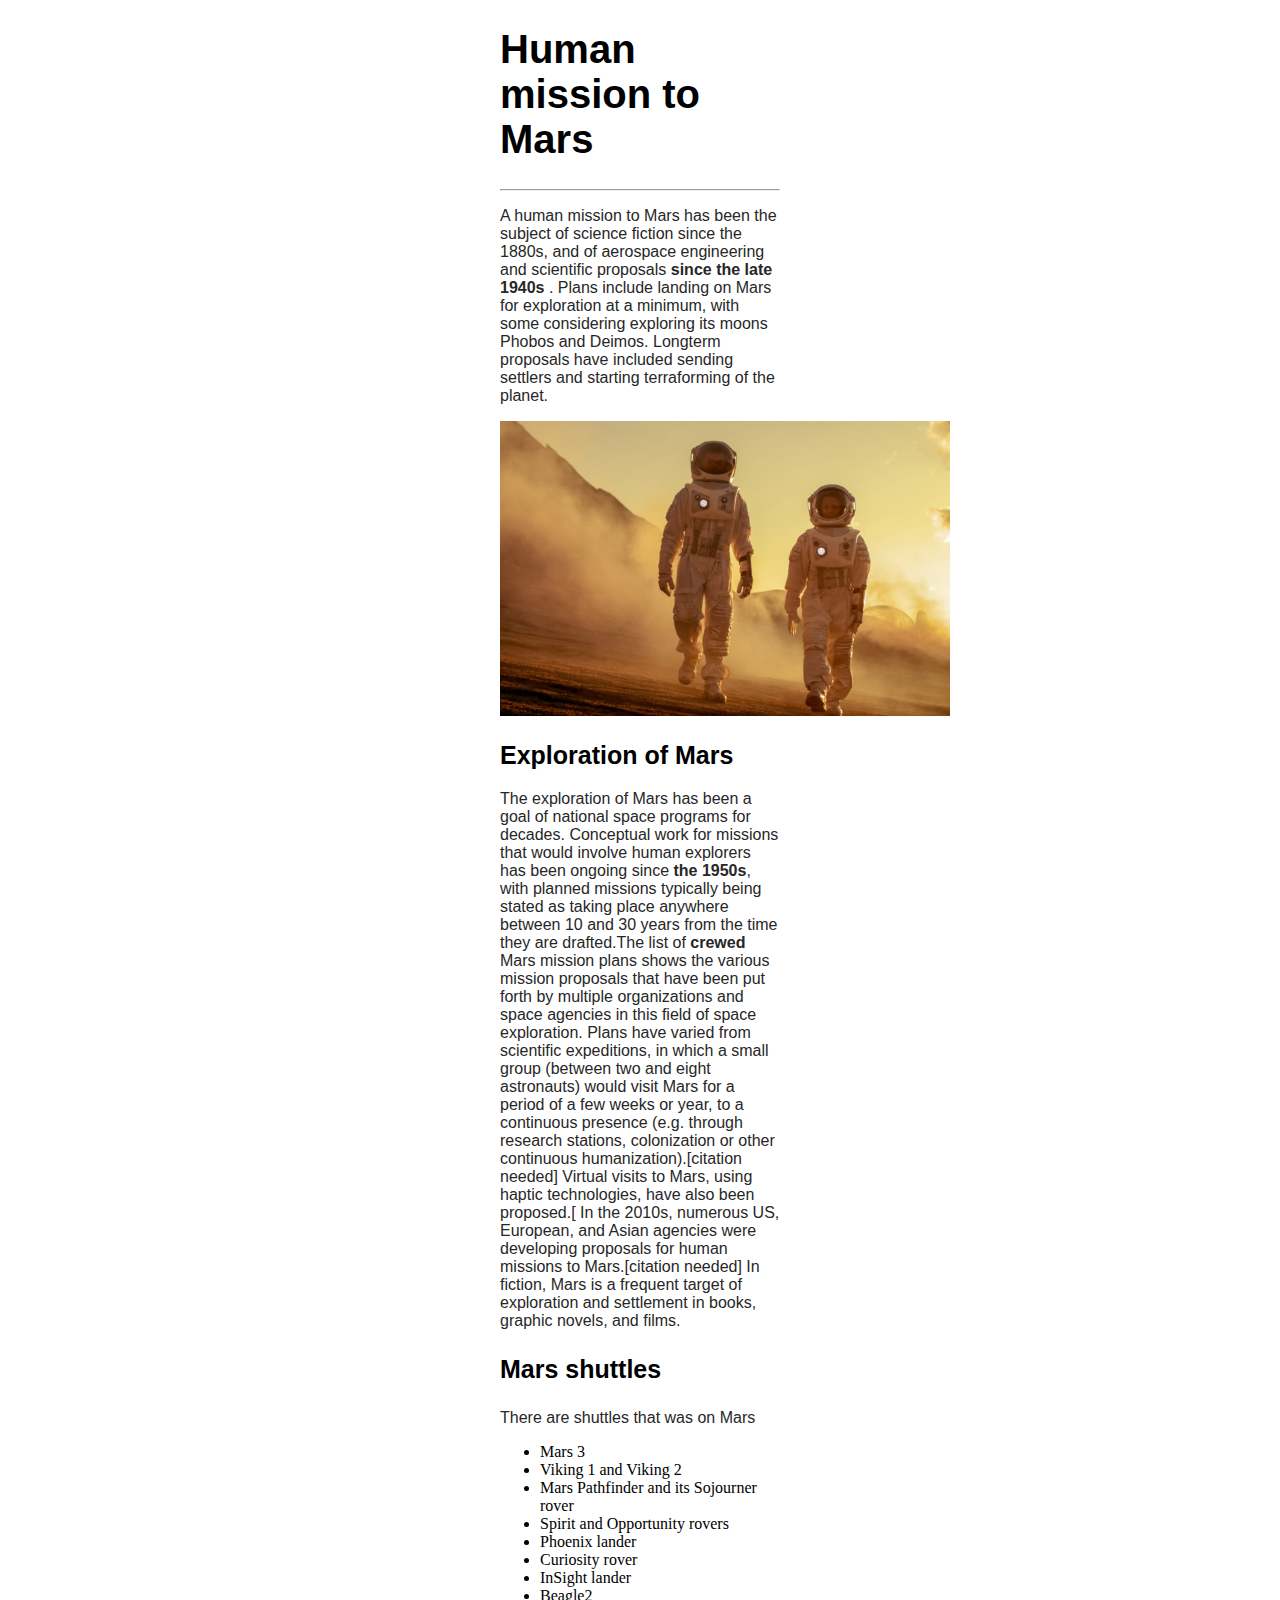
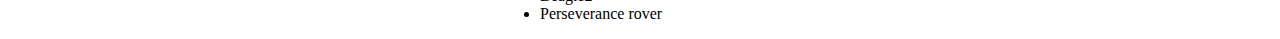
==== index.html @ 08e4898b "add information from my second homework" ====
<!DOCTYPE html>
<html lang="en">
<head>
    <meta charset="UTF-8">
    <meta http-equiv="X-UA-Compatible" content="IE=edge">
    <meta name="viewport" content="width=device-width, initial-scale=1.0">
    <link rel="stylesheet" href="style.css">
    <title>Human mission to Mars</title>
</head>

<body>
    <header>
        <h1>Human mission to Mars</h1>
        <hr>
    </header>

    <article>
    <section>
        <p> 
        A human mission to Mars has been the subject of science fiction since the 1880s, and of aerospace engineering and scientific proposals <b> since the late 1940s </b> . Plans include landing on Mars for exploration at a minimum, with some considering exploring its moons Phobos and Deimos. Longterm proposals have included sending settlers and starting terraforming of the planet.
        </p>
        <img class="picture" src="Picture of Mars.jpg" alt="picture of Mars" />
    </section>

    <section>
        <h2>Exploration of Mars</h2>
        <p>
    The exploration of Mars has been a goal of national space programs for decades. Conceptual work for missions that would involve human explorers has been ongoing since <b>the 1950s</b>, with planned missions typically being stated as taking place anywhere between 10 and 30 years from the time they are drafted.The list of <b>crewed</b> Mars mission plans shows the various mission proposals that have been put forth by multiple organizations and space agencies in this field of space exploration. Plans have varied from scientific expeditions, in which a small group (between two and eight astronauts) would visit Mars for a period of a few weeks or year, to a continuous presence (e.g. through research stations, colonization or other continuous humanization).[citation needed] Virtual visits to Mars, using haptic technologies, have also been proposed.[
In the 2010s, numerous US, European, and Asian agencies were developing proposals for human missions to Mars.[citation needed] In fiction, Mars is a frequent target of exploration and settlement in books, graphic novels, and films.
        </p>
    </section>

    <section>
         <h3>Mars shuttles</h3>
         <p>There are shuttles that was on Mars</p>
         <ul>
           <li>Mars 3</li>
           <li>Viking 1 and Viking 2</li>
           <li>Mars Pathfinder and its Sojourner rover</li>
           <li>Spirit and Opportunity rovers</li>
           <li>Phoenix lander</li>
           <li>Curiosity rover</li>
           <li>InSight lander</li>
           <li>Beagle2</li>
           <li>Perseverance rover</li>
         </ul>
    </section>

    </article>
</body>
</html>
---- style.css ----
body {
    margin-left: 500px;
    margin-right: 500px;
}

h1 {
    font-family: 'Franklin Gothic Medium', 'Arial Narrow', Arial, sans-serif;
    font-size: 40px;
}


h2 {
    font-family: 'Franklin Gothic Medium', 'Arial Narrow', Arial, sans-serif;
    font-size: 25px;
}

h3 {
    font-family: 'Franklin Gothic Medium', 'Arial Narrow', Arial, sans-serif;
    font-size: 25px;
}

p {
    font-family: 'Trebuchet MS', 'Lucida Sans Unicode', 'Lucida Grande', 'Lucida Sans', Arial, sans-serif;
    color: rgb(39, 39, 39); 
}

.picture {
    width: 450px;
}
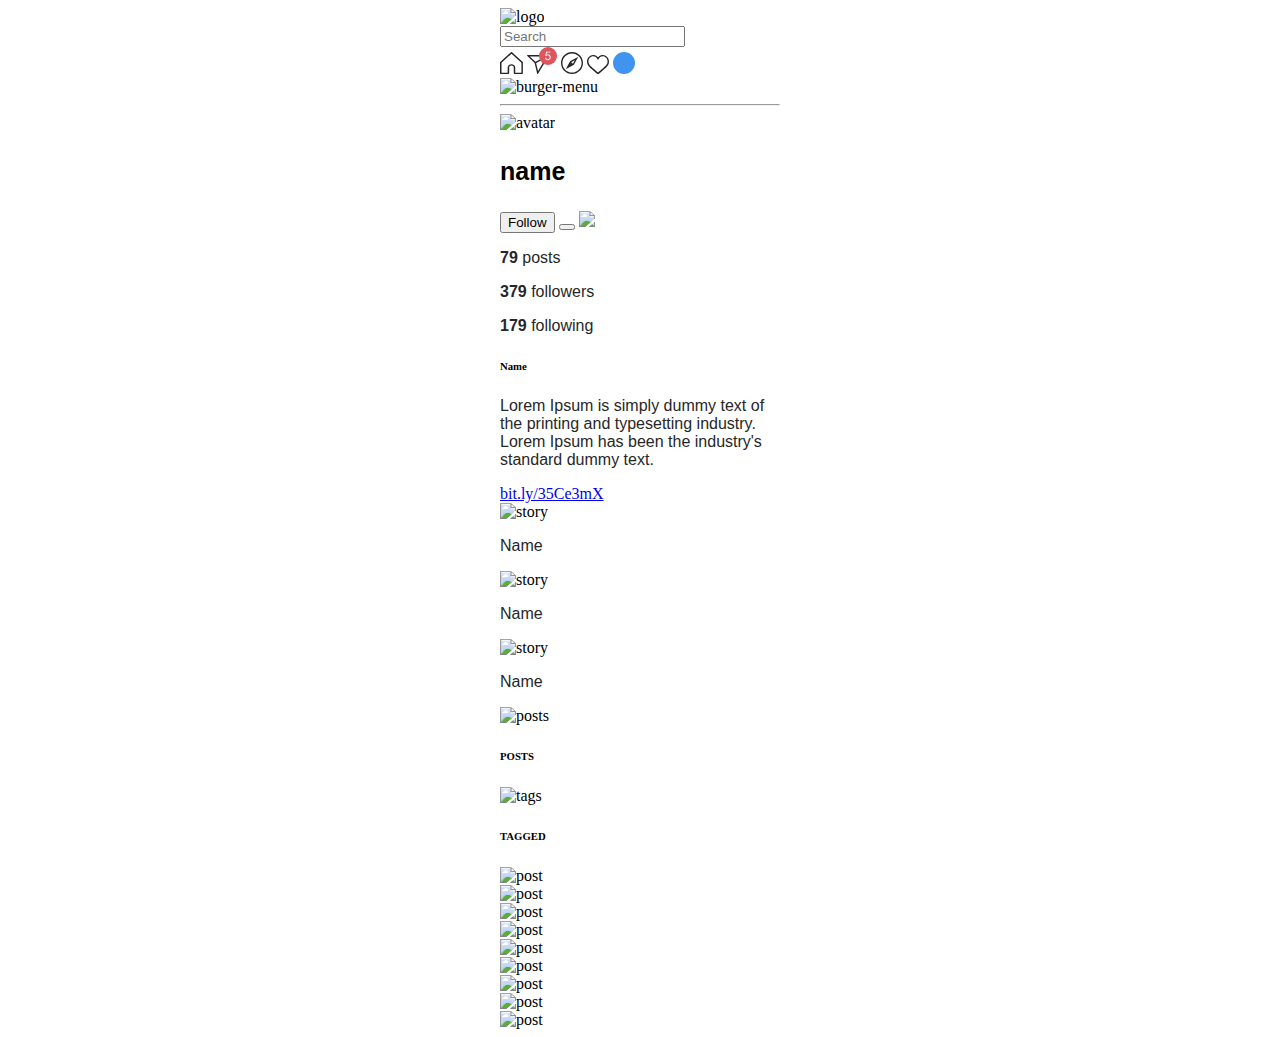
==== commit 3c2b83c1: "add icon" ====
--- a/index.html
+++ b/index.html
@@ -5,47 +5,170 @@
     <meta http-equiv="X-UA-Compatible" content="IE=edge">
     <meta name="viewport" content="width=device-width, initial-scale=1.0">
     <link rel="stylesheet" href="style.css">
-    <title>Human mission to Mars</title>
+    <title>HW11</title>
+    <!-- CSS only -->
+<link href="https://cdn.jsdelivr.net/npm/bootstrap@5.2.0-beta1/dist/css/bootstrap.min.css" rel="stylesheet" integrity="sha384-0evHe/X+R7YkIZDRvuzKMRqM+OrBnVFBL6DOitfPri4tjfHxaWutUpFmBp4vmVor" crossorigin="anonymous">
 </head>
+<body>
+    
+<header class="header">
+    <div class="navbar navbar-white bg-white">
+        <div class="container d-flex justify-content-between">
 
-<body>
-    <header>
-        <h1>Human mission to Mars</h1>
-        <hr>
-    </header>
+<div class="logo">
+    <img class="logo" src="./Icons/logo.png" alt="logo">
+</div>
 
-    <article>
-    <section>
-        <p> 
-        A human mission to Mars has been the subject of science fiction since the 1880s, and of aerospace engineering and scientific proposals <b> since the late 1940s </b> . Plans include landing on Mars for exploration at a minimum, with some considering exploring its moons Phobos and Deimos. Longterm proposals have included sending settlers and starting terraforming of the planet.
-        </p>
-        <img class="picture" src="Picture of Mars.jpg" alt="picture of Mars" />
-    </section>
+<div class="search">
+    <form class="d-flex" role="search">
+        <input class="form-control me-2" type="search" placeholder="Search" aria-label="Search">
+      </form>
+</div>
 
-    <section>
-        <h2>Exploration of Mars</h2>
-        <p>
-    The exploration of Mars has been a goal of national space programs for decades. Conceptual work for missions that would involve human explorers has been ongoing since <b>the 1950s</b>, with planned missions typically being stated as taking place anywhere between 10 and 30 years from the time they are drafted.The list of <b>crewed</b> Mars mission plans shows the various mission proposals that have been put forth by multiple organizations and space agencies in this field of space exploration. Plans have varied from scientific expeditions, in which a small group (between two and eight astronauts) would visit Mars for a period of a few weeks or year, to a continuous presence (e.g. through research stations, colonization or other continuous humanization).[citation needed] Virtual visits to Mars, using haptic technologies, have also been proposed.[
-In the 2010s, numerous US, European, and Asian agencies were developing proposals for human missions to Mars.[citation needed] In fiction, Mars is a frequent target of exploration and settlement in books, graphic novels, and films.
-        </p>
-    </section>
+<div class="icons">
+    <svg xmlns="http://www.w3.org/2000/svg" width="23" height="22" viewBox="0 0 23 22" fill="none">
+        <path d="M22.1768 22H14.5175C14.1171 22 13.7666 21.6795 13.7666 21.3132V15.6816C13.7666 14.4912 12.7654 13.5754 11.4638 13.5754C10.1623 13.5754 9.16106 14.4912 9.16106 15.6816V21.3132C9.16106 21.6795 8.81064 22 8.41016 22H0.750907C0.350423 22 0 21.6795 0 21.3132V10.5536C0 10.3704 0.100121 10.1873 0.200242 10.0499L10.9632 0.206035C11.2636 -0.0686785 11.7141 -0.0686785 12.0145 0.206035L22.7775 10.0499C22.9778 10.2331 23.0779 10.5536 22.9277 10.7825C22.9277 10.8283 22.8776 10.8283 22.8776 10.8741V21.3132C22.9277 21.6795 22.5773 22 22.1768 22ZM15.2684 20.6264H21.4259V10.7367L11.5139 1.67118L1.50181 10.8283V20.6264H7.65925V15.6816C7.65925 13.7128 9.31125 12.2019 11.4638 12.2019C13.6164 12.2019 15.2684 13.7128 15.2684 15.6816V20.6264Z" fill="#262626"/>
+        </svg>
+        <svg xmlns="http://www.w3.org/2000/svg" width="30" height="27" viewBox="0 0 30 27" fill="none">
+            <path d="M21.5131 8H0.460947C0.0399037 8 -0.147226 8.50902 0.133469 8.78667L7.61868 16.098L10.1917 26.6486C10.2853 27.0651 10.8467 27.1113 11.0338 26.7874L21.9341 8.69412C22.1213 8.3702 21.8874 8 21.5131 8ZM2.75329 9.38823H18.4254L8.69468 14.7098C8.50755 14.8023 8.27363 14.7561 8.13329 14.6172L2.75329 9.38823ZM11.0338 24.1035L9.1625 16.422C9.11572 16.2369 9.20928 16.0055 9.39641 15.9129L19.174 10.5451L11.0338 24.1035Z" fill="#262626"/>
+            <circle cx="21" cy="9" r="9" fill="#DC565B"/>
+            <path d="M23.306 5.536V4.636H19.106L18.314 9.052L19.19 9.1C19.39 8.86 19.618 8.668 19.874 8.524C20.138 8.372 20.438 8.296 20.774 8.296C21.062 8.296 21.322 8.344 21.554 8.44C21.794 8.536 21.998 8.672 22.166 8.848C22.334 9.016 22.462 9.22 22.55 9.46C22.646 9.692 22.694 9.948 22.694 10.228C22.694 10.564 22.646 10.86 22.55 11.116C22.454 11.364 22.322 11.572 22.154 11.74C21.994 11.908 21.802 12.036 21.578 12.124C21.362 12.204 21.134 12.244 20.894 12.244C20.638 12.244 20.402 12.208 20.186 12.136C19.978 12.056 19.794 11.948 19.634 11.812C19.482 11.668 19.358 11.504 19.262 11.32C19.174 11.128 19.122 10.924 19.106 10.708H18.086C18.094 11.092 18.17 11.436 18.314 11.74C18.458 12.044 18.654 12.3 18.902 12.508C19.15 12.708 19.434 12.864 19.754 12.976C20.082 13.08 20.43 13.132 20.798 13.132C21.294 13.132 21.726 13.056 22.094 12.904C22.47 12.744 22.782 12.532 23.03 12.268C23.278 12.004 23.462 11.704 23.582 11.368C23.71 11.024 23.774 10.672 23.774 10.312C23.774 9.824 23.702 9.4 23.558 9.04C23.414 8.672 23.218 8.368 22.97 8.128C22.722 7.88 22.43 7.696 22.094 7.576C21.758 7.456 21.402 7.396 21.026 7.396C20.738 7.396 20.446 7.448 20.15 7.552C19.862 7.648 19.626 7.8 19.442 8.008L19.418 7.984L19.874 5.536H23.306Z" fill="white"/>
+            </svg>
+            <svg xmlns="http://www.w3.org/2000/svg" width="22" height="22" viewBox="0 0 22 22" fill="none">
+                <path fill-rule="evenodd" clip-rule="evenodd" d="M11 0C17.0851 0 22 4.91489 22 11C22 17.0851 17.0851 22 11 22C4.91489 22 0 17.0851 0 11C0 4.91489 4.91489 0 11 0ZM11 20.5957C16.2894 20.5957 20.5957 16.2894 20.5957 11C20.5957 5.71064 16.2894 1.40426 11 1.40426C5.71064 1.40426 1.40426 5.71064 1.40426 11C1.40426 16.2894 5.71064 20.5957 11 20.5957ZM8.94043 9.50213C9.08085 9.26808 9.26808 9.08085 9.50213 8.94043L16.4298 5.14894C16.5702 5.10213 16.7106 5.10213 16.8043 5.19574C16.8979 5.28936 16.9447 5.42979 16.8511 5.57021L13.0596 12.4979C12.9191 12.7319 12.7319 12.9191 12.4979 13.0596L5.57021 16.8511C5.42979 16.8979 5.28936 16.8979 5.19574 16.8043C5.10213 16.7106 5.05532 16.5702 5.14894 16.4298L8.94043 9.50213ZM11.8426 11.8426L13.8553 8.19149L10.2043 10.2043L11.8426 11.8426Z" fill="#262626"/>
+                </svg>
+                <svg xmlns="http://www.w3.org/2000/svg" width="22" height="19" viewBox="0 0 22 19" fill="none">
+                    <path fill-rule="evenodd" clip-rule="evenodd" d="M15.8213 0C12.4979 0 11 2.4561 11 2.4561C11 2.4561 9.50213 0 6.17872 0C2.7617 0 0 2.96585 0 6.62683C0 10.2878 2.85532 12.3732 5.71064 14.8756C10.017 18.6756 10.2979 19 11 19C11.7021 19 11.983 18.6756 16.2894 14.8756C19.1915 12.3268 22 10.2415 22 6.62683C22 2.96585 19.2383 0 15.8213 0ZM15.3532 13.8098C12.8255 16.0341 11.4681 17.2854 11 17.5634C10.5319 17.239 8.84681 15.7561 6.64681 13.8098C4.07234 11.539 1.40426 9.63902 1.40426 6.58049C1.40426 3.70732 3.55745 1.3439 6.17872 1.3439C8.09787 1.3439 9.12766 2.27073 9.8766 3.29024C11.5617 5.65366 10.4383 5.65366 12.1234 3.29024C12.8723 2.27073 13.9021 1.3439 15.8213 1.3439C18.4426 1.3439 20.5957 3.70732 20.5957 6.58049C20.5957 9.68537 17.9277 11.5854 15.3532 13.8098Z" fill="#262626"/>
+                    </svg>
+                    <svg xmlns="http://www.w3.org/2000/svg" width="22" height="22" viewBox="0 0 22 22" fill="none">
+                        <circle cx="11" cy="11" r="11" fill="#4094EF"/>
+                        </svg>
+        </div>
 
-    <section>
-         <h3>Mars shuttles</h3>
-         <p>There are shuttles that was on Mars</p>
-         <ul>
-           <li>Mars 3</li>
-           <li>Viking 1 and Viking 2</li>
-           <li>Mars Pathfinder and its Sojourner rover</li>
-           <li>Spirit and Opportunity rovers</li>
-           <li>Phoenix lander</li>
-           <li>Curiosity rover</li>
-           <li>InSight lander</li>
-           <li>Beagle2</li>
-           <li>Perseverance rover</li>
-         </ul>
-    </section>
+        <div class="burger-menu">
+            <img src="./Icons/burger-menu.svg" alt="burger-menu">
+        </div>
 
-    </article>
+        </div>
+    </div>
+
+    <hr class="line">
+   
+</header>
+
+<main>
+
+    <div class="container mt-4">
+    <div class="row">
+        <div class="offset-md-1 col-md-3">
+          <img src="./Icons/avatar.svg" alt="avatar" />
+        </div>
+        <div class="col-md-8">
+            <div class="container d-flex flex-row align-items-center pt-2 pb-4">
+              <h3 class="fw-bold me-4">name</h3>
+              <button type="button" class="btn btn-primary btn-follow col-md-2 me-3">
+                Follow
+              </button>
+              <button class="btn btn-primary dropdown-toggle btn-dropdown me-3"></button>
+             <img src="./Icons/dots.svg">
+            </div>
+
+        <div class="container">
+            <div class="data d-flex flex-row">
+                <p class="posts-info pe-5"><strong>79</strong> posts</p>
+                <p class="followers-info pe-5"><strong>379</strong> followers </p>
+                <p class="following-info pe-5"><strong>179</strong> following </p>
+            </div>
+            <h6 class="name"><b>Name</b></h6>
+            <p class="description col-md-7">Lorem Ipsum is simply dummy text of the printing and typesetting industry. Lorem Ipsum has been the industry's standard dummy text.</p>
+            <a href="bit.ly/35Ce3mX">bit.ly/35Ce3mX</a>
+        </div>
+        </div>
+
+    </div>
+    </div>
+
+
+    <div class="container-md col-12 d-flex justify-content-between mt-5">
+        <div class="row">
+            <div class="stories">
+            <div class=" d-flex flex-column align-items-center">
+                <img class="story" src="./Icons/history-img.svg" alt="story">
+                <p class="title">Name</p>
+            </div>
+            <div class=" d-flex flex-column align-items-center mt-6">
+                <img class="story" src="./Icons/history-img.svg" alt="story">
+                <p class="title">Name</p>
+            </div>
+            <div class=" d-flex flex-column align-items-center mt-6">
+                <img class="story" src="./Icons/history-img.svg" alt="story">
+                <p class="title">Name</p>
+            </div>
+        </div>
+        </div>
+    </div>
+
+
+<div class="container mt-5 border-top border-2 d-flex justify-content-center">
+    <div class="posts-tab d-flex flex-row pe-5 py-4">
+        <div class="post-img">
+            <img class="mb-2 me-2" src="icons/posts.svg" alt="posts">
+        </div>
+        <h6 class="h6 posts-title">POSTS</h6>
+    </div>
+    <div class="tags-tab d-flex flex-row pe-4 py-4 ">
+        <div class="ps-3 tagged-menu-pic">
+            <img class="mb-2 me-2" src="./Icons/tags.svg" alt="tags">
+        </div>
+        
+        <h6 class="h6 tags-title">TAGGED</h6>
+</div>
+</div>
+
+
+
+    <div class=" container-md col-md-12 d-flex flex-row pb-4 justify-content-center">
+        <div class="col-md-4 d-flex justify-content-center">
+            <img class="post" src="./Icons/post.svg" alt="post">
+        </div>
+        <div class="col-md-4 d-flex justify-content-center">
+            <img class="post" src="./Icons/post.svg" alt="post">
+        </div>
+        <div class="col-md-4 d-flex justify-content-center">
+            <img class="post" src="./Icons/post.svg" alt="post">
+        </div>
+    </div>
+
+    <div class="container-md d-flex flex-row pb-4 justify-content-center">
+        <div class="col-md-4 d-flex justify-content-center">
+            <img class="post" src="./Icons/post.svg" alt="post">
+        </div>
+        <div class="col-md-4 d-flex justify-content-center">
+            <img class="post" src="./Icons/post.svg" alt="post">
+        </div>
+        <div class="col-md-4 d-flex justify-content-center">
+            <img class="post" src="./Icons/post.svg" alt="post">
+        </div>
+    </div>
+    </div>
+
+    <div class="container-md d-flex flex-row pb-4 justify-content-center">
+        <div class="col-md-4 d-flex justify-content-center">
+            <img class="post" src="./Icons/post.svg" alt="post">
+        </div>
+        <div class="col-md-4 d-flex justify-content-center">
+            <img class="post" src="./Icons/post.svg" alt="post">
+        </div>
+        <div class="col-md-4 d-flex justify-content-center">
+            <img class="post" src="./Icons/post.svg" alt="post">
+        </div>
+    </div>
+   
+
+
+
+
+<!-- JavaScript Bundle with Popper -->
+<script src="https://cdn.jsdelivr.net/npm/bootstrap@5.2.0-beta1/dist/js/bootstrap.bundle.min.js" integrity="sha384-pprn3073KE6tl6bjs2QrFaJGz5/SUsLqktiwsUTF55Jfv3qYSDhgCecCxMW52nD2" crossorigin="anonymous"></script>
 </body>
 </html>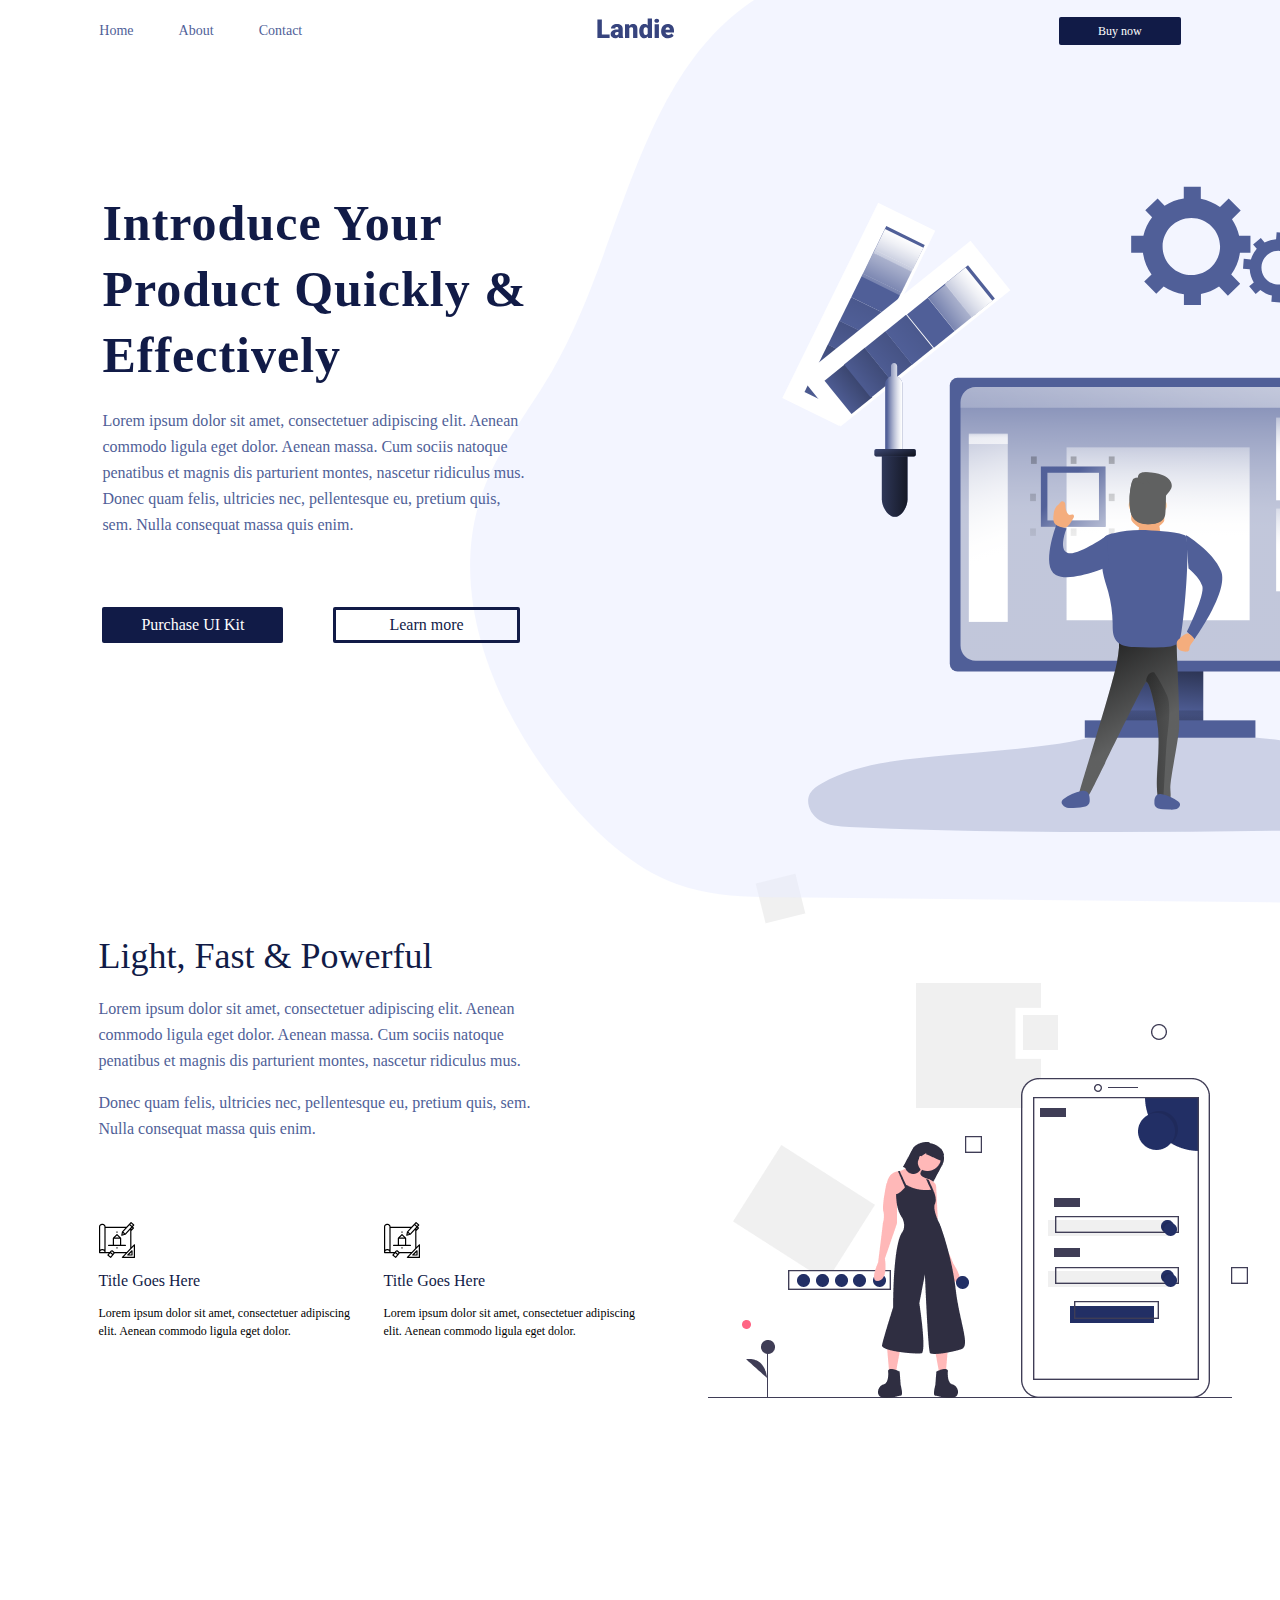
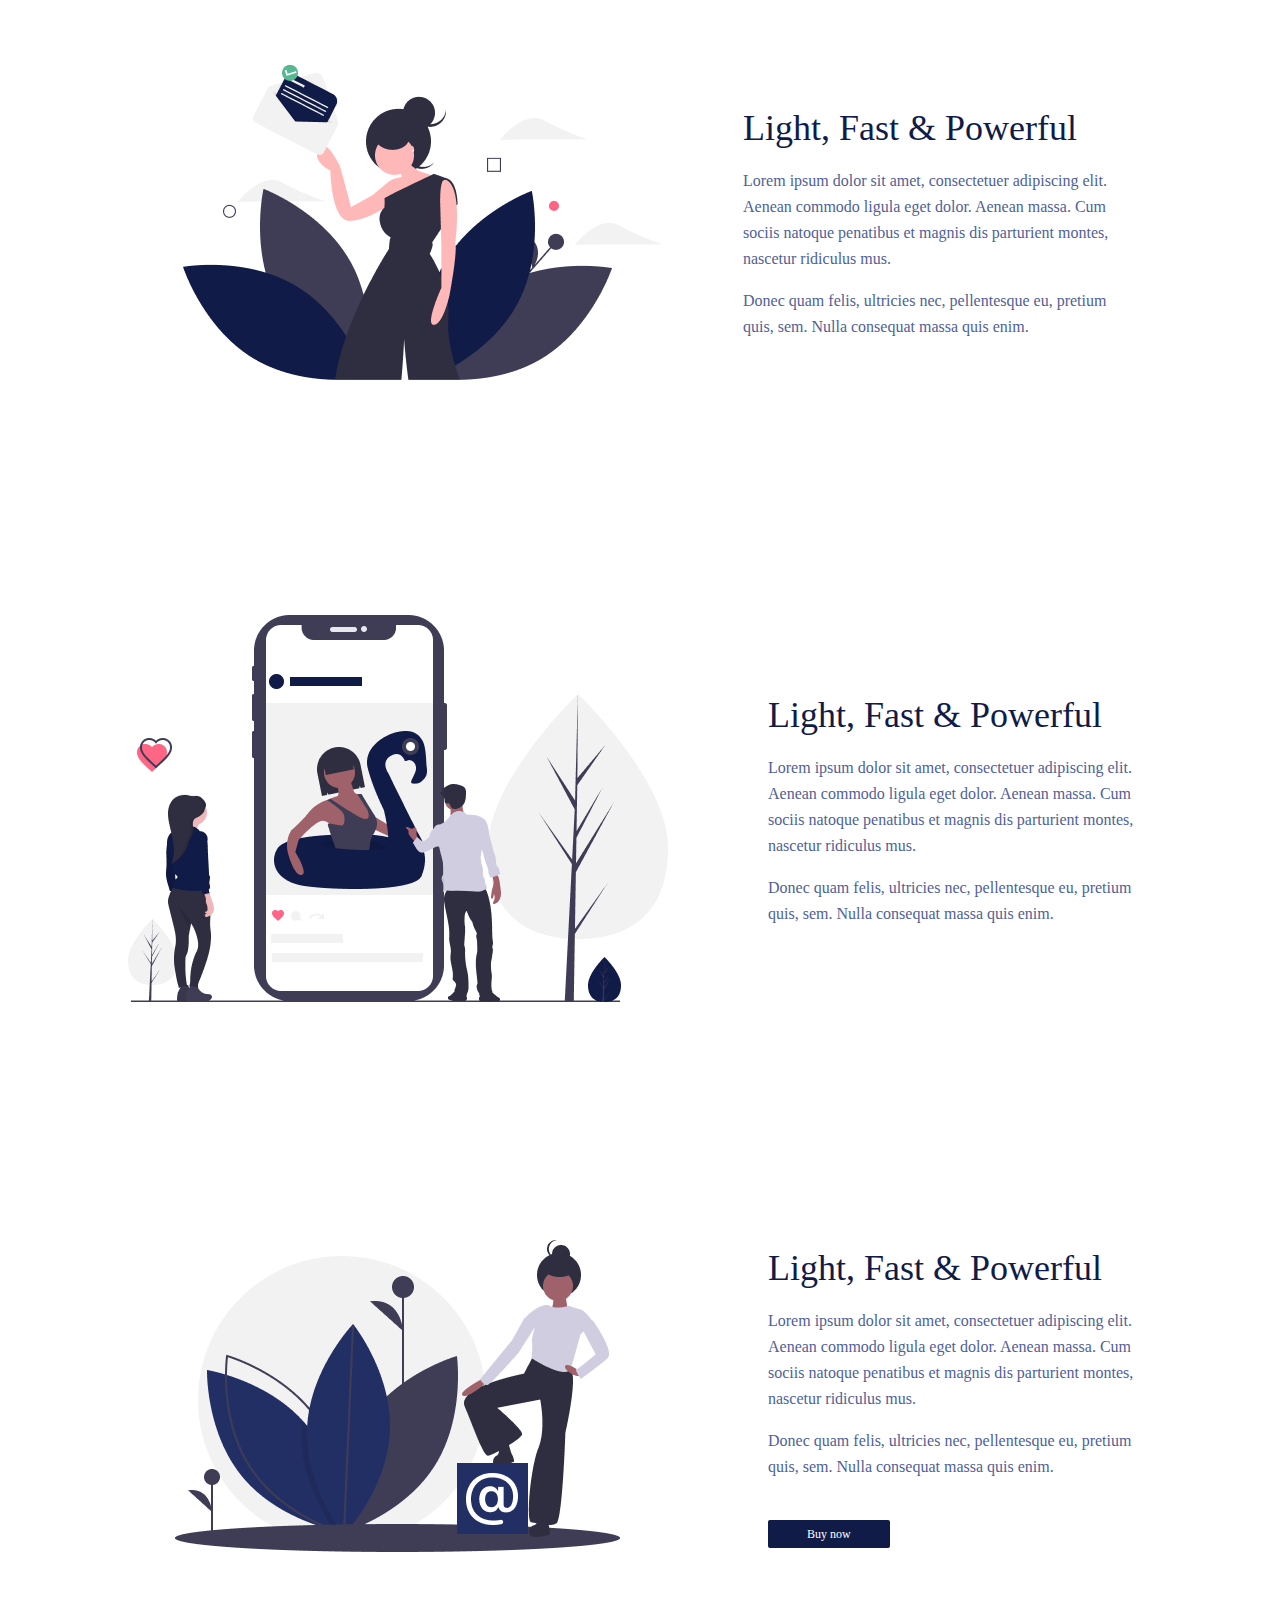
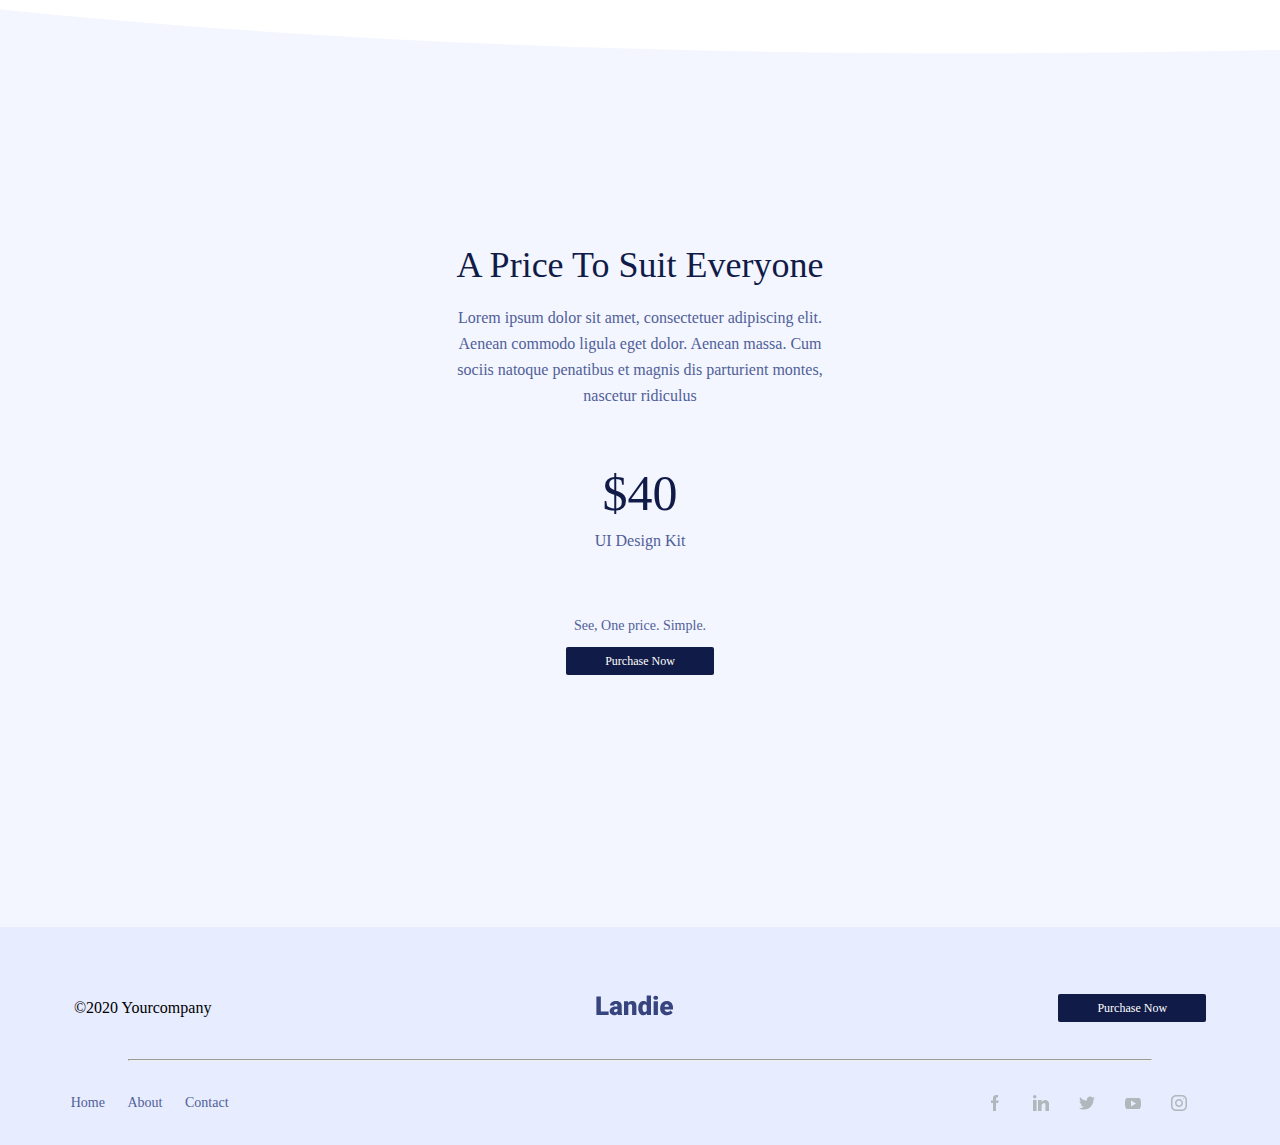
==== commit 74c019d4: "add homework12" ====
--- a/index.html
+++ b/index.html
@@ -4,171 +4,171 @@
     <meta charset="UTF-8">
     <meta http-equiv="X-UA-Compatible" content="IE=edge">
     <meta name="viewport" content="width=device-width, initial-scale=1.0">
-    <link rel="stylesheet" href="style.css">
-    <title>HW11</title>
-    <!-- CSS only -->
-<link href="https://cdn.jsdelivr.net/npm/bootstrap@5.2.0-beta1/dist/css/bootstrap.min.css" rel="stylesheet" integrity="sha384-0evHe/X+R7YkIZDRvuzKMRqM+OrBnVFBL6DOitfPri4tjfHxaWutUpFmBp4vmVor" crossorigin="anonymous">
+    <link rel="stylesheet" href="styles/style.css">
+    <link rel="stylesheet" href="styles/media.css">
+    <title>HW_12</title>
 </head>
 <body>
-    
-<header class="header">
-    <div class="navbar navbar-white bg-white">
-        <div class="container d-flex justify-content-between">
+   
+    <div class="wrapper">
 
-<div class="logo">
-    <img class="logo" src="./Icons/logo.png" alt="logo">
-</div>
-
-<div class="search">
-    <form class="d-flex" role="search">
-        <input class="form-control me-2" type="search" placeholder="Search" aria-label="Search">
-      </form>
-</div>
-
-<div class="icons">
-    <svg xmlns="http://www.w3.org/2000/svg" width="23" height="22" viewBox="0 0 23 22" fill="none">
-        <path d="M22.1768 22H14.5175C14.1171 22 13.7666 21.6795 13.7666 21.3132V15.6816C13.7666 14.4912 12.7654 13.5754 11.4638 13.5754C10.1623 13.5754 9.16106 14.4912 9.16106 15.6816V21.3132C9.16106 21.6795 8.81064 22 8.41016 22H0.750907C0.350423 22 0 21.6795 0 21.3132V10.5536C0 10.3704 0.100121 10.1873 0.200242 10.0499L10.9632 0.206035C11.2636 -0.0686785 11.7141 -0.0686785 12.0145 0.206035L22.7775 10.0499C22.9778 10.2331 23.0779 10.5536 22.9277 10.7825C22.9277 10.8283 22.8776 10.8283 22.8776 10.8741V21.3132C22.9277 21.6795 22.5773 22 22.1768 22ZM15.2684 20.6264H21.4259V10.7367L11.5139 1.67118L1.50181 10.8283V20.6264H7.65925V15.6816C7.65925 13.7128 9.31125 12.2019 11.4638 12.2019C13.6164 12.2019 15.2684 13.7128 15.2684 15.6816V20.6264Z" fill="#262626"/>
-        </svg>
-        <svg xmlns="http://www.w3.org/2000/svg" width="30" height="27" viewBox="0 0 30 27" fill="none">
-            <path d="M21.5131 8H0.460947C0.0399037 8 -0.147226 8.50902 0.133469 8.78667L7.61868 16.098L10.1917 26.6486C10.2853 27.0651 10.8467 27.1113 11.0338 26.7874L21.9341 8.69412C22.1213 8.3702 21.8874 8 21.5131 8ZM2.75329 9.38823H18.4254L8.69468 14.7098C8.50755 14.8023 8.27363 14.7561 8.13329 14.6172L2.75329 9.38823ZM11.0338 24.1035L9.1625 16.422C9.11572 16.2369 9.20928 16.0055 9.39641 15.9129L19.174 10.5451L11.0338 24.1035Z" fill="#262626"/>
-            <circle cx="21" cy="9" r="9" fill="#DC565B"/>
-            <path d="M23.306 5.536V4.636H19.106L18.314 9.052L19.19 9.1C19.39 8.86 19.618 8.668 19.874 8.524C20.138 8.372 20.438 8.296 20.774 8.296C21.062 8.296 21.322 8.344 21.554 8.44C21.794 8.536 21.998 8.672 22.166 8.848C22.334 9.016 22.462 9.22 22.55 9.46C22.646 9.692 22.694 9.948 22.694 10.228C22.694 10.564 22.646 10.86 22.55 11.116C22.454 11.364 22.322 11.572 22.154 11.74C21.994 11.908 21.802 12.036 21.578 12.124C21.362 12.204 21.134 12.244 20.894 12.244C20.638 12.244 20.402 12.208 20.186 12.136C19.978 12.056 19.794 11.948 19.634 11.812C19.482 11.668 19.358 11.504 19.262 11.32C19.174 11.128 19.122 10.924 19.106 10.708H18.086C18.094 11.092 18.17 11.436 18.314 11.74C18.458 12.044 18.654 12.3 18.902 12.508C19.15 12.708 19.434 12.864 19.754 12.976C20.082 13.08 20.43 13.132 20.798 13.132C21.294 13.132 21.726 13.056 22.094 12.904C22.47 12.744 22.782 12.532 23.03 12.268C23.278 12.004 23.462 11.704 23.582 11.368C23.71 11.024 23.774 10.672 23.774 10.312C23.774 9.824 23.702 9.4 23.558 9.04C23.414 8.672 23.218 8.368 22.97 8.128C22.722 7.88 22.43 7.696 22.094 7.576C21.758 7.456 21.402 7.396 21.026 7.396C20.738 7.396 20.446 7.448 20.15 7.552C19.862 7.648 19.626 7.8 19.442 8.008L19.418 7.984L19.874 5.536H23.306Z" fill="white"/>
-            </svg>
-            <svg xmlns="http://www.w3.org/2000/svg" width="22" height="22" viewBox="0 0 22 22" fill="none">
-                <path fill-rule="evenodd" clip-rule="evenodd" d="M11 0C17.0851 0 22 4.91489 22 11C22 17.0851 17.0851 22 11 22C4.91489 22 0 17.0851 0 11C0 4.91489 4.91489 0 11 0ZM11 20.5957C16.2894 20.5957 20.5957 16.2894 20.5957 11C20.5957 5.71064 16.2894 1.40426 11 1.40426C5.71064 1.40426 1.40426 5.71064 1.40426 11C1.40426 16.2894 5.71064 20.5957 11 20.5957ZM8.94043 9.50213C9.08085 9.26808 9.26808 9.08085 9.50213 8.94043L16.4298 5.14894C16.5702 5.10213 16.7106 5.10213 16.8043 5.19574C16.8979 5.28936 16.9447 5.42979 16.8511 5.57021L13.0596 12.4979C12.9191 12.7319 12.7319 12.9191 12.4979 13.0596L5.57021 16.8511C5.42979 16.8979 5.28936 16.8979 5.19574 16.8043C5.10213 16.7106 5.05532 16.5702 5.14894 16.4298L8.94043 9.50213ZM11.8426 11.8426L13.8553 8.19149L10.2043 10.2043L11.8426 11.8426Z" fill="#262626"/>
-                </svg>
-                <svg xmlns="http://www.w3.org/2000/svg" width="22" height="19" viewBox="0 0 22 19" fill="none">
-                    <path fill-rule="evenodd" clip-rule="evenodd" d="M15.8213 0C12.4979 0 11 2.4561 11 2.4561C11 2.4561 9.50213 0 6.17872 0C2.7617 0 0 2.96585 0 6.62683C0 10.2878 2.85532 12.3732 5.71064 14.8756C10.017 18.6756 10.2979 19 11 19C11.7021 19 11.983 18.6756 16.2894 14.8756C19.1915 12.3268 22 10.2415 22 6.62683C22 2.96585 19.2383 0 15.8213 0ZM15.3532 13.8098C12.8255 16.0341 11.4681 17.2854 11 17.5634C10.5319 17.239 8.84681 15.7561 6.64681 13.8098C4.07234 11.539 1.40426 9.63902 1.40426 6.58049C1.40426 3.70732 3.55745 1.3439 6.17872 1.3439C8.09787 1.3439 9.12766 2.27073 9.8766 3.29024C11.5617 5.65366 10.4383 5.65366 12.1234 3.29024C12.8723 2.27073 13.9021 1.3439 15.8213 1.3439C18.4426 1.3439 20.5957 3.70732 20.5957 6.58049C20.5957 9.68537 17.9277 11.5854 15.3532 13.8098Z" fill="#262626"/>
-                    </svg>
-                    <svg xmlns="http://www.w3.org/2000/svg" width="22" height="22" viewBox="0 0 22 22" fill="none">
-                        <circle cx="11" cy="11" r="11" fill="#4094EF"/>
-                        </svg>
+    <header class="header">
+        
+        <div class="burger-menu">
+            <img src="./styles/icons/burger-menu.svg" alt="burger-menu">
         </div>
 
-        <div class="burger-menu">
-            <img src="./Icons/burger-menu.svg" alt="burger-menu">
+        <div class="menu">
+            <ul>
+                <li>Home</li>
+                <li>About</li>
+                <li>Contact</li>
+            </ul>
         </div>
 
+        <div class="logo">
+            <img src="./styles/icons/Landie.svg" alt="logo">
+        </div>
+
+        <div class="cta-btn">
+            <a>Buy now</a>
+        </div>
+
+    </header>
+
+       
+    <div class="hero-content">
+        <img class="hero-img" src="./styles/icons/Hero.svg">
+        <div class="description">
+        <h1>Introduce Your Product Quickly & Effectively</h1>
+        <p>Lorem ipsum dolor sit amet, consectetuer adipiscing elit. Aenean commodo ligula eget dolor. Aenean massa. Cum sociis natoque penatibus et magnis dis parturient montes, nascetur ridiculus 
+                    mus. Donec quam felis, ultricies nec, pellentesque eu, pretium quis, sem. Nulla consequat massa quis enim.</p>
+    </div>
+        <div class="buttons">
+        <a class="primarybtn">Purchase UI Kit</a>
+        <a class="secondarybtn">Learn more</a>
+    </div>
+    </div>
+        
+      
+
+<section class="first-section">
+    <div class="about">
+<div class="first_description">
+    <h2>Light, Fast & Powerful</h2>
+    <p>Lorem ipsum dolor sit amet, consectetuer adipiscing elit. Aenean commodo ligula eget dolor. Aenean massa. Cum sociis natoque penatibus et magnis dis parturient montes, nascetur ridiculus mus.</p>
+    <p>Donec quam felis, ultricies nec, pellentesque eu, pretium quis, sem. Nulla consequat massa quis enim.</p>
+</div>
+<div class="additional">
+    <div class="additional_description">
+        <img src="./styles/icons/drawing.svg">
+        <h3>Title Goes Here</h3>
+        <p>Lorem ipsum dolor sit amet, consectetuer adipiscing elit. Aenean commodo ligula eget dolor. </p>
+    </div>
+    <div class="additional_description">
+        <img src="./styles/icons/drawing.svg">
+        <h3>Title Goes Here</h3>
+        <p>Lorem ipsum dolor sit amet, consectetuer adipiscing elit. Aenean commodo ligula eget dolor. </p>
+    </div>
+</div>
+    </div>
+    <img class="first-img" src="./styles/icons/first_img.png" alt="#">
+</section>
+
+
+<section class="second-section">
+    <img class="second-img" src="./styles/icons/second-img.png">
+    <div class="second_description">
+        <h2>Light, Fast & Powerful</h2>
+        <p>Lorem ipsum dolor sit amet, consectetuer adipiscing elit. Aenean commodo ligula eget dolor. Aenean massa. Cum sociis natoque penatibus et magnis dis parturient montes, nascetur ridiculus 
+            mus.</p>
+        <p>Donec quam felis, ultricies nec, pellentesque eu, pretium quis, sem. Nulla consequat massa quis enim.</p>
+    </div>
+</section>
+
+
+<section class="third-section">
+    <img class="third-img" src="./styles/icons/third-img.png">
+    <div class="third_description">
+        <h2>Light, Fast & Powerful</h2>
+        <p>Lorem ipsum dolor sit amet, consectetuer adipiscing elit. Aenean commodo ligula eget dolor. Aenean massa. Cum sociis natoque penatibus et magnis dis parturient montes, nascetur ridiculus 
+            mus.</p>
+        <p>Donec quam felis, ultricies nec, pellentesque eu, pretium quis, sem. Nulla consequat massa quis enim.</p>
+    </div>
+</section>
+
+
+<section class="fourth-section">
+    <img class="fourth-img" src="./styles/icons/fourth-img.png">
+    <div class="fourth-section-content">
+    <div class="fourth_description">
+        <h2>Light, Fast & Powerful</h2>
+        <p>Lorem ipsum dolor sit amet, consectetuer adipiscing elit. Aenean commodo ligula eget dolor. Aenean massa. Cum sociis natoque penatibus et magnis dis parturient montes, nascetur ridiculus 
+            mus.</p>
+        <p>Donec quam felis, ultricies nec, pellentesque eu, pretium quis, sem. Nulla consequat massa quis enim.</p>
+    </div>
+    <div class="cta-btn">
+        <a>Buy now</a>
+    </div>
+</div>
+</section>
+
+
+<section class="price-section">
+   <div class="price_description">
+    <h2>A Price To Suit Everyone</h2>
+    <p>Lorem ipsum dolor sit amet, consectetuer adipiscing elit. Aenean commodo ligula eget dolor. Aenean massa. Cum sociis natoque penatibus et magnis dis parturient montes, nascetur ridiculus </p>
+   </div>
+
+   <div class="price">
+    <h2>$40</h2>
+    <p>UI Design Kit</p>
+   </div>
+
+   <div class="purchase">
+    <p>See, One price. Simple.</p>
+    <a>Purchase Now</a>
+   </div>
+
+</section>
+
+
+    <footer class="footer">
+
+        <div class="top-part">
+      <p>©2020 Yourcompany</p>
+        <div class="logo">
+            <img src="./styles/icons/Landie.svg" alt="logo">
+        </div>
+        <div class="cta-btn">
+            <a>Purchase Now</a>
         </div>
     </div>
 
-    <hr class="line">
-   
-</header>
+<hr>
 
-<main>
+<div class="bottom-part">
+    <nav>
+        <ul>
+          <li><a href="#">Home</a></li>
+          <li><a href="#">About</a></li>
+          <li><a href="#">Contact</a></li>
+        </ul>
+        </nav>
 
-    <div class="container mt-4">
-    <div class="row">
-        <div class="offset-md-1 col-md-3">
-          <img src="./Icons/avatar.svg" alt="avatar" />
-        </div>
-        <div class="col-md-8">
-            <div class="container d-flex flex-row align-items-center pt-2 pb-4">
-              <h3 class="fw-bold me-4">name</h3>
-              <button type="button" class="btn btn-primary btn-follow col-md-2 me-3">
-                Follow
-              </button>
-              <button class="btn btn-primary dropdown-toggle btn-dropdown me-3"></button>
-             <img src="./Icons/dots.svg">
-            </div>
-
-        <div class="container">
-            <div class="data d-flex flex-row">
-                <p class="posts-info pe-5"><strong>79</strong> posts</p>
-                <p class="followers-info pe-5"><strong>379</strong> followers </p>
-                <p class="following-info pe-5"><strong>179</strong> following </p>
-            </div>
-            <h6 class="name"><b>Name</b></h6>
-            <p class="description col-md-7">Lorem Ipsum is simply dummy text of the printing and typesetting industry. Lorem Ipsum has been the industry's standard dummy text.</p>
-            <a href="bit.ly/35Ce3mX">bit.ly/35Ce3mX</a>
-        </div>
-        </div>
-
-    </div>
-    </div>
-
-
-    <div class="container-md col-12 d-flex justify-content-between mt-5">
-        <div class="row">
-            <div class="stories">
-            <div class=" d-flex flex-column align-items-center">
-                <img class="story" src="./Icons/history-img.svg" alt="story">
-                <p class="title">Name</p>
-            </div>
-            <div class=" d-flex flex-column align-items-center mt-6">
-                <img class="story" src="./Icons/history-img.svg" alt="story">
-                <p class="title">Name</p>
-            </div>
-            <div class=" d-flex flex-column align-items-center mt-6">
-                <img class="story" src="./Icons/history-img.svg" alt="story">
-                <p class="title">Name</p>
-            </div>
-        </div>
-        </div>
-    </div>
-
-
-<div class="container mt-5 border-top border-2 d-flex justify-content-center">
-    <div class="posts-tab d-flex flex-row pe-5 py-4">
-        <div class="post-img">
-            <img class="mb-2 me-2" src="icons/posts.svg" alt="posts">
-        </div>
-        <h6 class="h6 posts-title">POSTS</h6>
-    </div>
-    <div class="tags-tab d-flex flex-row pe-4 py-4 ">
-        <div class="ps-3 tagged-menu-pic">
-            <img class="mb-2 me-2" src="./Icons/tags.svg" alt="tags">
-        </div>
-        
-        <h6 class="h6 tags-title">TAGGED</h6>
+<div class="social-media">
+    <img src="./styles/icons/fb.svg" alt="facebook">
+    <img src="./styles/icons/linkedin.svg" alt="linkedin">
+    <img src="./styles/icons/twitter.svg" alt="twitter">
+    <img src="./styles/icons/youtube.svg" alt="youtube">
+    <img src="./styles/icons/instagram.svg" alt="instagram">
 </div>
 </div>
 
-
-
-    <div class=" container-md col-md-12 d-flex flex-row pb-4 justify-content-center">
-        <div class="col-md-4 d-flex justify-content-center">
-            <img class="post" src="./Icons/post.svg" alt="post">
-        </div>
-        <div class="col-md-4 d-flex justify-content-center">
-            <img class="post" src="./Icons/post.svg" alt="post">
-        </div>
-        <div class="col-md-4 d-flex justify-content-center">
-            <img class="post" src="./Icons/post.svg" alt="post">
-        </div>
-    </div>
-
-    <div class="container-md d-flex flex-row pb-4 justify-content-center">
-        <div class="col-md-4 d-flex justify-content-center">
-            <img class="post" src="./Icons/post.svg" alt="post">
-        </div>
-        <div class="col-md-4 d-flex justify-content-center">
-            <img class="post" src="./Icons/post.svg" alt="post">
-        </div>
-        <div class="col-md-4 d-flex justify-content-center">
-            <img class="post" src="./Icons/post.svg" alt="post">
-        </div>
-    </div>
-    </div>
-
-    <div class="container-md d-flex flex-row pb-4 justify-content-center">
-        <div class="col-md-4 d-flex justify-content-center">
-            <img class="post" src="./Icons/post.svg" alt="post">
-        </div>
-        <div class="col-md-4 d-flex justify-content-center">
-            <img class="post" src="./Icons/post.svg" alt="post">
-        </div>
-        <div class="col-md-4 d-flex justify-content-center">
-            <img class="post" src="./Icons/post.svg" alt="post">
-        </div>
-    </div>
-   
+</footer>
 
 
 
-
-<!-- JavaScript Bundle with Popper -->
-<script src="https://cdn.jsdelivr.net/npm/bootstrap@5.2.0-beta1/dist/js/bootstrap.bundle.min.js" integrity="sha384-pprn3073KE6tl6bjs2QrFaJGz5/SUsLqktiwsUTF55Jfv3qYSDhgCecCxMW52nD2" crossorigin="anonymous"></script>
+</div>
 </body>
 </html>--- a/styles/style.css
+++ b/styles/style.css
@@ -0,0 +1,571 @@
+*,
+*::before,
+*::after {
+  padding: 0;
+  margin: 0;
+  box-sizing: border-box;
+}
+
+body {
+  background-color: #ffffff;
+  width: 100%;
+  height: 100%;
+}
+
+.hero-img {
+  position: absolute;
+  top: -15%;
+  right: -105%;
+  height: 160%;
+  z-index: 0;
+  background-size: auto;
+}
+
+.wrapper {
+  min-height: 100%;
+  overflow: hidden;
+  display: flex;
+  flex-direction: column;
+}
+
+/*-----------Header----------------------*/
+.burger-menu {
+  display: none;
+}
+
+.logo {
+  z-index: 10;
+}
+
+.menu ul {
+  display: flex;
+  flex-direction: row;
+  padding: 0px;
+  gap: 40%;
+  list-style-type: none;
+}
+
+ul {
+  font-family: "Roboto";
+  font-style: normal;
+  font-weight: 400;
+  font-size: 14px;
+  line-height: 24px;
+  margin: 0;
+  padding: 0;
+  color: #505F98;
+}
+
+li {
+  z-index: 10;
+  width: 100%;
+}
+
+.header {
+  width: 100%;
+  position: relative;
+  display: flex;
+  flex-direction: row;
+  justify-content: center;
+  align-items: center;
+  padding: 0px;
+  gap: 30%;
+  z-index: 50;
+  margin: 10px 0px;
+}
+
+.cta-btn {
+  padding: 5px 39px;
+  gap: 10px;
+  background: #111B47;
+  border-radius: 2px;
+  font-family: "Roboto";
+  font-style: normal;
+  font-weight: 500;
+  font-size: 12px;
+  line-height: 18px;
+  text-align: center;
+  color: #ffffff;
+  border-radius: 2px;
+  z-index: 50;
+}
+
+/*-----------Hero-content----------------------*/
+.hero-content {
+  display: flex;
+  flex-direction: column;
+  align-items: flex-start;
+  padding: 0px;
+  gap: 69px;
+  z-index: 5;
+  padding-left: 8%;
+  padding-top: 10%;
+  z-index: 10;
+  width: 50%;
+  position: relative;
+}
+
+.hero-content p {
+  font-family: "Roboto";
+  font-style: normal;
+  font-weight: 200;
+  font-size: 16px;
+  line-height: 26px;
+  margin: 0;
+  padding: 0;
+  color: #505F98;
+  z-index: 10;
+  position: relative;
+}
+
+.hero-content h1 {
+  width: 90%;
+  z-index: 10;
+  position: relative;
+}
+
+h1 {
+  font-family: "Roboto";
+  font-style: normal;
+  font-size: 50px;
+  line-height: 66px;
+  letter-spacing: 1px;
+  margin: 0;
+  padding: 0;
+  margin: 0;
+  color: #111B47;
+  position: relative;
+}
+
+.description {
+  width: 100%;
+  display: flex;
+  flex-direction: column;
+  align-items: flex-start;
+  padding: 0px;
+  gap: 20px;
+  z-index: 10;
+  position: relative;
+}
+
+.description p {
+  width: 80%;
+}
+
+.primarybtn {
+  padding: 5px 39px;
+  gap: 10px;
+  background: #111B47;
+  border-radius: 2px;
+  font-family: "Roboto";
+  font-style: normal;
+  font-weight: 500;
+  font-size: 16px;
+  line-height: 26px;
+  text-align: center;
+  color: #ffffff;
+  border-radius: 2px;
+}
+
+.secondarybtn {
+  padding: 2px 53px;
+  gap: 10px;
+  font-family: "Roboto";
+  font-style: normal;
+  font-weight: 500;
+  font-size: 16px;
+  line-height: 26px;
+  text-align: center;
+  color: #111B47;
+  border-color: #111B47;
+  border-radius: 2px;
+  border-color: #111B47;
+  border-style: solid;
+}
+
+.buttons {
+  display: flex;
+  flex-direction: row;
+  align-items: flex-start;
+  padding: 0px;
+  gap: 50px;
+  z-index: 10;
+}
+
+/*-----------First section----------------------*/
+.first_description {
+  display: flex;
+  flex-direction: column;
+  align-items: flex-start;
+  padding: 0px;
+  gap: 16px;
+  flex-wrap: wrap;
+  position: relative;
+}
+
+.first_description p {
+  font-family: "Roboto";
+  font-style: normal;
+  font-weight: 200;
+  font-size: 16px;
+  line-height: 26px;
+  margin: 0;
+  padding: 0;
+  color: #505F98;
+  width: 80%;
+}
+
+.additional_description {
+  display: flex;
+  flex-direction: column;
+  align-items: flex-start;
+  padding: 0px;
+  gap: 10px;
+  flex-wrap: wrap;
+}
+
+h2 {
+  font-family: "Roboto";
+  font-style: normal;
+  font-weight: 500;
+  font-size: 36px;
+  line-height: 48px;
+  margin: 0;
+  padding: 0;
+  color: #111B47;
+  position: relative;
+}
+
+h3 {
+  font-family: "Roboto";
+  font-style: normal;
+  font-weight: 500;
+  font-size: 16px;
+  line-height: 26px;
+  margin: 0;
+  padding: 0;
+  color: #111B47;
+  flex-wrap: wrap;
+}
+
+.additional_description p {
+  font-style: normal;
+  font-weight: 400;
+  font-size: 12px;
+  line-height: 18px;
+  margin: 0;
+  padding: 0;
+  margin: 0;
+  padding: 0;
+  width: 255px;
+  flex-wrap: wrap;
+}
+
+.additional {
+  display: flex;
+  flex-direction: row;
+  align-items: flex-start;
+  padding: 0px;
+  gap: 30px;
+}
+
+.about {
+  display: flex;
+  flex-direction: column;
+  align-items: flex-start;
+  padding: 0px 16px;
+  gap: 80px;
+  width: 50%;
+}
+
+.first-section {
+  display: flex;
+  flex-direction: row;
+  align-items: center;
+  justify-content: center;
+  padding-left: 50px;
+  margin: 230px 0px;
+  gap: 10px;
+  width: 100%;
+}
+
+/*-----------Second/Third/Fourth sections----------------------*/
+.second-section {
+  display: flex;
+  flex-direction: row;
+  align-items: center;
+  justify-content: center;
+  padding: 0px;
+  gap: 50px;
+  margin-bottom: 200px;
+}
+
+.third-section {
+  display: flex;
+  flex-direction: row;
+  align-items: center;
+  justify-content: center;
+  padding: 0px;
+  gap: 100px;
+  margin-bottom: 200px;
+}
+
+.second_description {
+  display: flex;
+  flex-direction: column;
+  align-items: flex-start;
+  padding: 0px;
+  gap: 16px;
+  flex-wrap: wrap;
+  position: relative;
+  width: 30%;
+}
+
+.second_description p {
+  font-family: "Roboto";
+  font-style: normal;
+  font-weight: 200;
+  font-size: 16px;
+  line-height: 26px;
+  margin: 0;
+  padding: 0;
+  color: #505F98;
+  width: 100%;
+}
+
+.third_description {
+  display: flex;
+  flex-direction: column;
+  align-items: flex-start;
+  padding: 0px;
+  gap: 16px;
+  flex-wrap: wrap;
+  position: relative;
+  width: 30%;
+}
+
+.third_description p {
+  font-family: "Roboto";
+  font-style: normal;
+  font-weight: 200;
+  font-size: 16px;
+  line-height: 26px;
+  margin: 0;
+  padding: 0;
+  color: #505F98;
+  width: 100%;
+}
+
+.fourth_description {
+  display: flex;
+  flex-direction: column;
+  align-items: flex-start;
+  padding: 0px;
+  gap: 16px;
+  flex-wrap: wrap;
+  position: relative;
+  width: 100%;
+}
+
+.fourth_description p {
+  font-family: "Roboto";
+  font-style: normal;
+  font-weight: 200;
+  font-size: 16px;
+  line-height: 26px;
+  margin: 0;
+  padding: 0;
+  color: #505F98;
+  width: 100%;
+}
+
+.fourth-section-content {
+  display: flex;
+  flex-direction: column;
+  align-items: flex-start;
+  padding: 0px;
+  gap: 40px;
+  width: 30%;
+}
+
+.fourth-section {
+  display: flex;
+  flex-direction: row;
+  align-items: center;
+  justify-content: center;
+  padding: 0px;
+  gap: 100px;
+}
+
+/*-----------Price sections----------------------*/
+.price-section {
+  display: flex;
+  flex-direction: column;
+  align-items: center;
+  justify-content: center;
+  padding: 0px;
+  gap: 60px;
+  background-image: url(./icons/background-shape\ \(2\).svg);
+  background-size: cover;
+  background-repeat: no-repeat;
+  height: 938px;
+  width: 100%;
+}
+
+.price_description {
+  display: flex;
+  flex-direction: column;
+  align-items: center;
+  padding: 0px;
+  gap: 16px;
+  width: 600px;
+  width: 30%;
+  text-align: center;
+}
+
+.price_description p {
+  font-family: "Roboto";
+  font-style: normal;
+  font-weight: 200;
+  font-size: 16px;
+  line-height: 26px;
+  margin: 0;
+  padding: 0;
+  text-align: center;
+  color: #505F98;
+  width: 100%;
+}
+
+.price {
+  display: flex;
+  flex-direction: column;
+  align-items: center;
+  padding: 0px;
+  gap: 11px;
+}
+
+.price p {
+  font-family: "Roboto";
+  font-style: normal;
+  font-weight: 200;
+  font-size: 16px;
+  line-height: 26px;
+  margin: 0;
+  padding: 0;
+  color: #505F98;
+  width: 100%;
+}
+
+.price h2 {
+  font-size: 50px;
+}
+
+.purchase {
+  display: flex;
+  flex-direction: column;
+  align-items: center;
+  padding: 0px;
+  gap: 9px;
+}
+
+.purchase p {
+  font-family: "Roboto";
+  font-style: normal;
+  font-weight: 400;
+  font-size: 14px;
+  line-height: 24px;
+  margin: 0;
+  padding: 0;
+  color: #505F98;
+}
+
+.purchase a {
+  padding: 5px 39px;
+  gap: 10px;
+  background: #111B47;
+  border-radius: 2px;
+  font-family: "Roboto";
+  font-style: normal;
+  font-weight: 500;
+  font-size: 12px;
+  line-height: 18px;
+  text-align: center;
+  color: #ffffff;
+  border-radius: 2px;
+}
+
+/*-----------Footer----------------------*/
+.footer {
+  position: relative;
+  display: flex;
+  flex-direction: column;
+  align-items: center;
+  padding: 0px;
+  gap: 30px;
+  padding-top: 60px;
+  padding-bottom: 30px;
+  background-color: #E7ECFF;
+}
+
+.menu-footer ul {
+  display: flex;
+  flex-direction: row;
+  padding: 0px;
+  gap: 40%;
+  list-style-type: none;
+  width: 100%;
+}
+
+nav {
+  display: flex;
+  gap: 10%;
+}
+
+nav ul {
+  display: flex;
+  flex-flow: nowrap;
+  flex-direction: row;
+  justify-content: center;
+  align-items: center;
+  gap: 20%;
+  list-style: none;
+}
+
+nav a {
+  text-decoration: none;
+  color: #505F98;
+}
+
+.top-part {
+  display: flex;
+  flex-direction: row;
+  justify-content: center;
+  align-items: center;
+  padding: 0px;
+  gap: 30%;
+  width: 100%;
+}
+
+.bottom-part {
+  display: flex;
+  flex-direction: row;
+  align-items: center;
+  justify-content: center;
+  padding: 0px;
+  gap: 61%;
+  width: 100%;
+}
+
+.social-media {
+  display: flex;
+  flex-direction: row;
+  align-items: flex-start;
+  padding: 0px;
+  gap: 30px;
+}
+
+hr {
+  background-color: rgb(205, 209, 212);
+  border: 1 solid;
+  width: 80%;
+}/*# sourceMappingURL=style.css.map */--- a/styles/media.css
+++ b/styles/media.css
@@ -0,0 +1,501 @@
+
+
+/*-----------992px----------------------*/ 
+
+
+@media (max-width: 992px) {
+    .menu ul {
+        display: flex;
+        flex-direction: row;
+        padding: 0px;
+        gap: 20%;
+        list-style-type: none;
+        }
+
+        .header {
+        width: 100%;
+        position: relative;
+        display: flex;
+        flex-direction: row;
+        justify-content: center;
+        align-items: center;
+        padding: 0px;
+        gap: 20%;
+        z-index: 10;
+        margin: 10px 0px
+        }
+
+        .hero-content {
+        flex-wrap: wrap;
+        display: flex;
+        flex-direction: column;
+        align-items: center;
+        padding: 0px;
+        gap: 69px;
+        z-index: 5;
+        padding-left: 32px;
+        padding-right: 32px;
+        padding-top: 10%;
+        z-index: 10;
+        width: 100%
+        }
+        
+        .hero-content p {
+        display: flex;
+        width: 100%;
+        }
+        
+        
+        .hero-content h1 {
+        display: flex;
+        width: 100%;
+        text-align: center;
+        }
+
+        .description {
+        flex-wrap: wrap;
+        width: 100%;
+        display: flex;
+        flex-direction: column;
+        align-items: flex-start;
+        padding: 0px;
+        gap: 20px;
+        z-index: 10;
+        }
+
+
+        .hero-img {
+        position: absolute;
+        top: -15%;
+        right: -105%;
+        height: 10%;
+        z-index: 0;
+        background-size: auto;
+        }
+
+
+        .first_description {
+        display: flex;
+        justify-content: center;
+        align-items: center;
+        gap: 30px;
+        flex-wrap: wrap;
+        }
+
+        .first_description  p {
+        width: 100%;
+        }
+
+
+        .first-section {
+        display: flex;
+        flex-direction: column;
+        align-items: center;
+        justify-content: center;
+        padding: 0px;
+        margin: 0;
+        margin: 100px 0px;
+        gap: 20px;
+        width: 100%;
+        }
+            
+
+        .additional {
+        display: flex;
+        flex-direction: column;
+        align-items: flex-start;
+        justify-content: center;
+        padding: 0px;
+        gap: 30px
+        }
+
+
+        .about {
+        display: flex;
+        flex-direction: column;
+        align-items: center;
+        padding: 0px 16px;
+        margin: 0;
+        gap: 60px;
+        width: 100%;
+        }
+
+            
+        .additional_description {
+        display: flex;
+        flex-direction: column;
+        align-items: center;
+        padding: 0px;
+        gap: 10px ; 
+        flex-wrap: wrap;
+        width: 100%;
+        }
+                
+        
+        .first-img, .second-img,  .third-img, .fourth-img{
+        width: 50;
+        }
+                        
+            
+        .second-section, .third-section, .fourth-section {
+        display: flex;
+        flex-direction: column;
+        align-items: center;
+        justify-content: center;
+        padding: 0px 16px;
+        gap: 40px;
+        margin-bottom: 100px;
+        width: 100%;
+        }
+                  
+        .second_description p {
+        width: 100%;
+        }
+
+        .second_description  {
+        align-items: center;
+        width: 100%;
+            }
+
+        .third_description p {
+        width: 100%;
+        }
+        
+        .third_description  {
+        align-items: center;
+        width: 100%;
+        }
+
+        .fourth_description p {
+        width: 100%;
+        }
+            
+        .fourth_description  {
+        align-items: center;
+        width: 100%;
+        }
+
+
+        .fourth-section-content {
+        align-items: center;
+        width: 100%;
+        }
+
+        .price_description {
+        display: flex;
+        flex-direction: column;
+        align-items: center;
+        padding: 0px 16px;
+        gap: 16px;
+        width: 600px;
+        width: 100%;
+        text-align: center
+        }
+
+
+        .price-section {
+        display: flex;
+        flex-direction: column;
+        align-items: center;
+        justify-content: center;
+        padding: 0px;
+        gap: 30px;
+        background-image: url(./icons/background-shape\ \(2\).svg);
+        background-size: cover;
+        background-repeat: no-repeat;
+        height: 500px;
+        width: 100%;
+        }
+          
+           
+        .footer {
+        position: relative;
+        display: flex;
+        flex-direction: column;
+        align-items: center;
+        padding: 0px;
+        gap: 30px;
+        padding-top: 60px;
+        padding-bottom: 30px;
+
+    }
+    
+    
+        .top-part {
+        gap: 20%;
+        width: 100%;
+    }
+    
+    
+        .bottom-part {
+        gap: 40%;
+        width: 100%;
+    }
+    
+        .social-media {
+        display: flex;
+        flex-direction: row;
+        align-items: flex-start;
+        padding: 0px;
+        gap: 30px;
+    }
+    
+        hr {
+        background-color:rgba(205, 209, 212, 1);
+        border: 1 solid;
+        width: 100%;
+    }     
+    
+}
+
+
+/*-----------576px----------------------*/ 
+
+
+@media (max-width: 576px) {
+    .menu ul {
+        display: none;
+        }
+
+        .burger-menu {
+        display: flex;
+        }
+
+        .header {
+        width: 100%;
+        position: relative;
+        padding: 0px;
+        gap: 15%;
+        z-index: 10;
+        }
+
+
+        .hero-img {
+        display: none;
+        }
+
+        
+        .hero-content {
+        position: relative;
+        flex-wrap: wrap;
+        display: flex;
+        flex-direction: column;
+        align-items: center;
+        justify-content: center;
+        padding: 0px;
+        gap: 69px;
+        z-index: 5;
+        padding-top: 10%;
+        z-index: 10;
+        width: 100%
+        }
+        
+        .hero-content p {
+        display: flex;
+        width: 100%;
+        }
+        
+        
+        .hero-content h1 {
+        font-size: 40px;
+        line-height: 130%;
+        display: flex;
+        width: 100%;;
+        }
+
+
+        .description {
+        position: relative;
+        flex-wrap: wrap;
+        width: 100%;
+        display: flex;
+        flex-direction: column;
+        align-items: center;
+        justify-content: center;
+        padding: 0px;
+        gap: 20px;
+        z-index: 10;
+        text-align: center;
+        }
+
+            
+        .first_description {
+        display: flex;
+        justify-content: center;
+        align-items: center;
+        padding: 0px 16px;
+        gap: 30px;
+        flex-wrap: wrap;
+        }
+    
+    
+        .additional {
+        display: flex;
+        flex-direction: column;
+        align-items: flex-start;
+        justify-content: center;
+        padding: 0px;
+        gap: 30px
+        }
+    
+    
+        .about {
+        display: flex;
+        flex-direction: column;
+        align-items: center;
+        padding: 0px;
+        gap: 60px;
+        width: 100%;
+        }
+
+
+        .about {
+        display: flex;
+        flex-direction: column;
+        align-items: center;
+        padding: 0px;
+        gap: 80px;
+        }
+                        
+                        
+        .additional_description {
+        display: flex;
+        flex-direction: column;
+        align-items: center;
+        padding: 0px;
+        gap: 10px ; 
+        flex-wrap: wrap;
+        width: 100%;
+        }
+            
+        h2 {
+        text-align: center;
+    }
+
+       .first-img, .second-img,  .third-img, .fourth-img{
+        width: 100%;
+       }
+            
+
+       .second-section, .third-section, .fourth-section {
+        display: flex;
+       flex-direction: column;
+       align-items: center;
+       justify-content: center;
+       padding: 0px;
+       gap: 40px;
+       margin-bottom: 100px;
+       width: 100%;
+       }
+
+       .second-section, .third-section, .fourth-section {
+        display: flex;
+        flex-direction: column;
+        align-items: center;
+        justify-content: center;
+        padding: 0px 16px;
+        gap: 40px;
+        margin-bottom: 100px;
+        width: 100%;
+                   }
+
+
+        .footer {
+        position: relative;
+        display: flex;
+        flex-direction: column;
+        align-items: center;
+        justify-content: center;
+        padding: 0px;
+        gap: 30px;
+        padding-top: 60px;
+        padding-bottom: 30px;
+        }
+                    
+                    
+        .top-part {
+        display: flex;
+        flex-direction: column;
+        justify-content: center;
+        align-items: center;
+        padding: 0px;
+        gap: 40%;
+        width: 100%;
+        }
+                    
+                    
+        .top-part p {
+        order: 2;
+        }           
+
+        
+        .bottom-part {
+        display: flex;
+        flex-direction: column;
+        align-items: center;
+        justify-content: center;
+        padding: 0px;
+        gap: 20%;
+        width: 100%;
+        }
+                    
+
+}
+
+
+/*-----------450px----------------------*/ 
+
+@media (max-width: 450px) {
+    .header {
+        width: 100%;
+        position: relative;
+        padding: 0px;
+        gap: 10%;
+        z-index: 10;
+    }
+
+    .hero-img {
+        display: none;
+        }
+
+    .buttons {
+        display: flex;
+        flex-direction: column;
+        align-items: flex-start;
+        padding: 0px;
+        gap: 30px;
+        }
+
+        .primarybtn {
+        width: 100%;
+        }
+        
+        .secondarybtn {
+        width: 100%;
+        }
+
+
+        .wrapper {
+        min-height: 100%;
+        overflow: hidden;
+        display: flex;
+        flex-direction: column;
+        padding: 0px 16px;
+            }
+
+
+        .about {
+        display: flex;
+        flex-direction: column;
+        align-items: center;
+        padding: 0px;
+        gap: 40px;
+                
+    }  
+    
+    .first_description p {
+        width: 100%;
+        }
+
+     
+}
